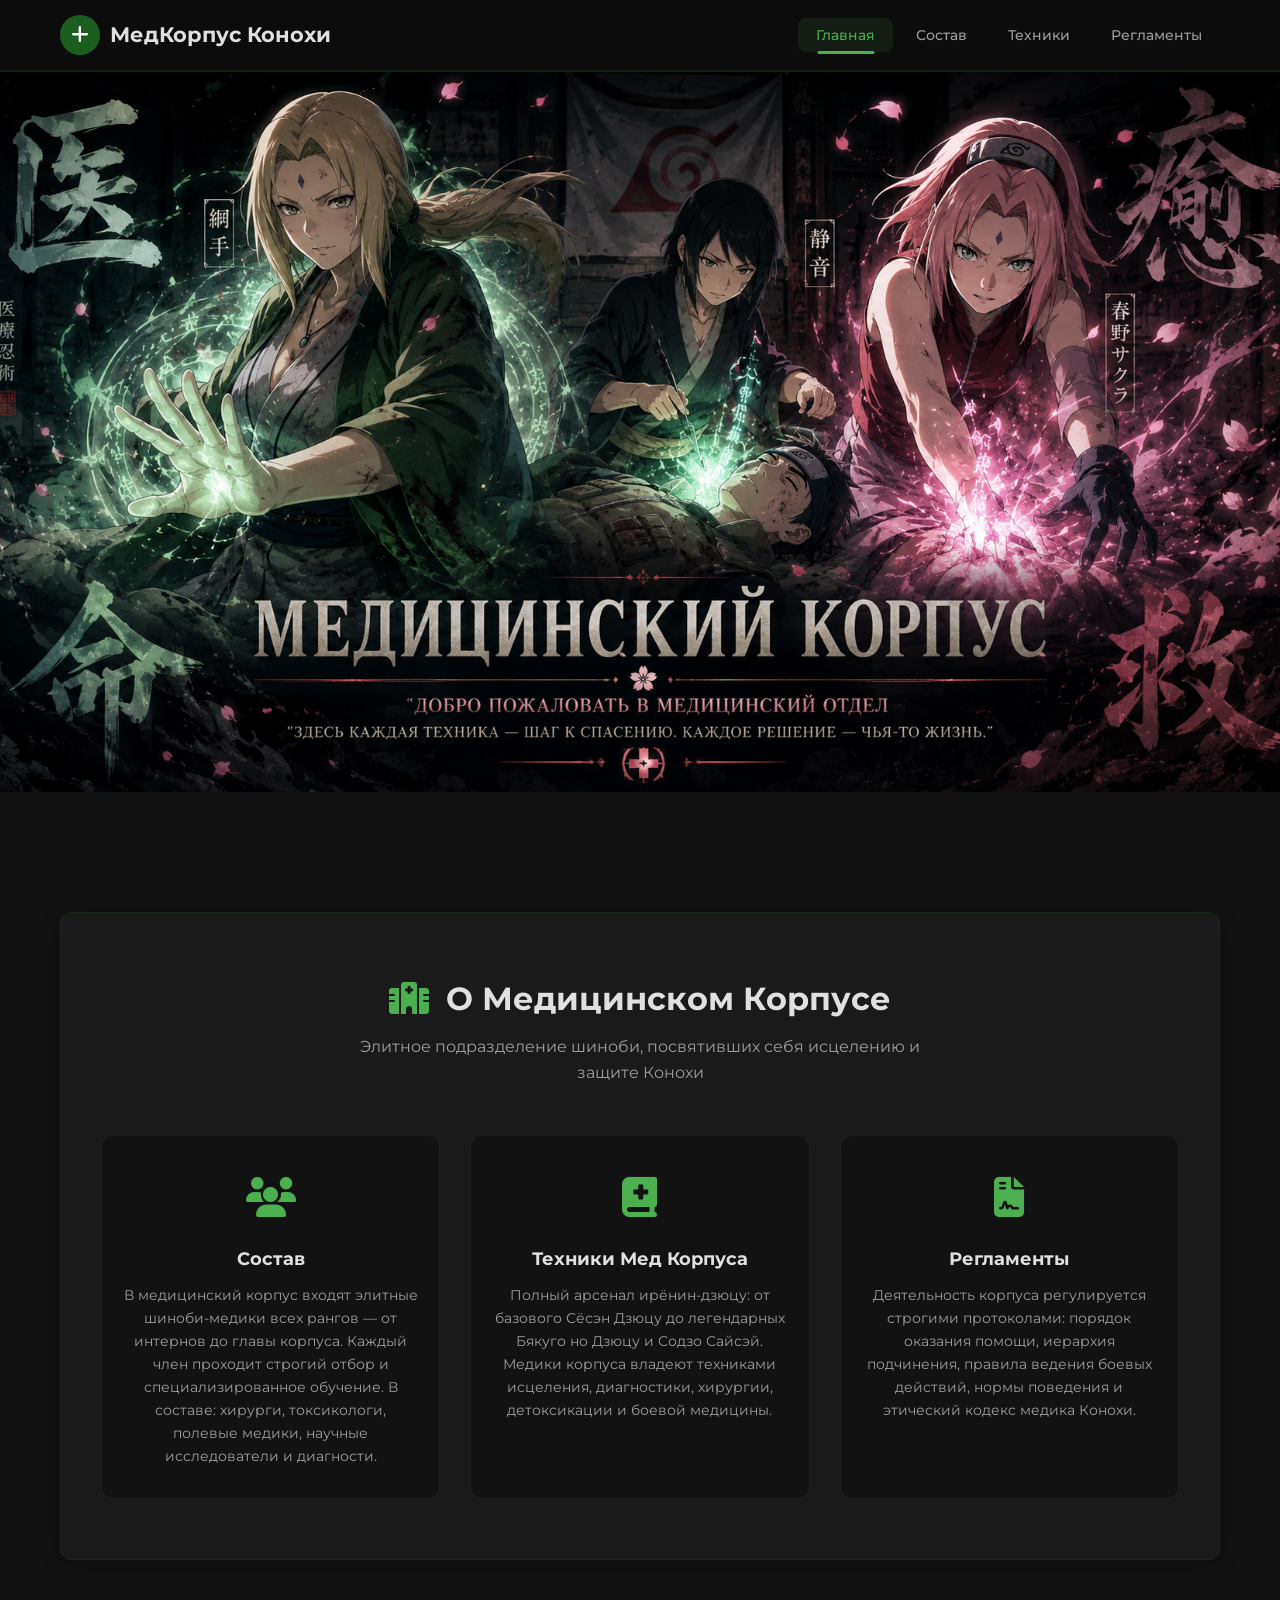
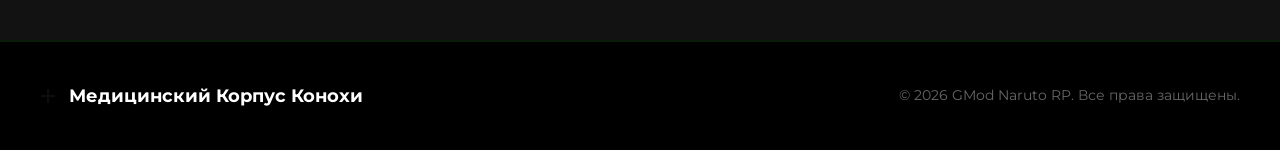
==== index.html @ 57f8c1aa "Initial commit" ====
<!DOCTYPE html>
<html lang="ru">
<head>
    <meta charset="UTF-8">
    <meta name="viewport" content="width=device-width, initial-scale=1.0">
    <title>Медицинский Корпус Конохи | Konoha Medical Corps</title>
    <meta name="description" content="GMod Naruto Roleplay — Медицинский корпус Конохи. Информация о сервере, персонале и ирёнин-дзюцу.">
    <link rel="preconnect" href="https://fonts.googleapis.com">
    <link rel="preconnect" href="https://fonts.gstatic.com" crossorigin>
    <link href="https://fonts.googleapis.com/css2?family=Montserrat:wght@400;500;600;700;800&family=Noto+Sans+JP:wght@400;500;700&display=swap" rel="stylesheet">
    <link rel="stylesheet" href="https://cdnjs.cloudflare.com/ajax/libs/font-awesome/6.5.0/css/all.min.css">
    <link rel="stylesheet" href="css/style.css">
</head>
<body>

    <!-- ===== PRELOADER ===== -->
    <div class="preloader" id="preloader">
        <div class="preloader__cross"></div>
        <div class="preloader__ecg">
            <svg class="preloader__ecg-line" viewBox="0 0 200 50" preserveAspectRatio="none">
                <path d="M0,25 L30,25 L40,25 L45,10 L55,40 L65,15 L75,25 L100,25 L110,25 L115,15 L125,35 L135,25 L160,25 L170,25 L175,20 L185,30 L200,25" />
            </svg>
        </div>
        <div class="preloader__title">МедКорпус Конохи</div>
        <div class="preloader__subtitle">医療部隊</div>
        <div class="preloader__dots">
            <span class="preloader__dot"></span>
            <span class="preloader__dot"></span>
            <span class="preloader__dot"></span>
        </div>
    </div>

    <!-- ===== HEADER ===== -->
    <header class="header">
        <nav class="nav">
            <a href="index.html" class="nav__logo">
                <div class="nav__logo-icon">
                    <i class="fas fa-plus"></i>
                </div>
                <span>МедКорпус Конохи</span>
            </a>
            <button class="nav__toggle" aria-label="Меню">
                <i class="fas fa-bars"></i>
            </button>
            <ul class="nav__links">
                <li><a href="index.html" class="nav__link active">Главная</a></li>
                <li><a href="sostav.html" class="nav__link">Состав</a></li>
                <li><a href="tehniki.html" class="nav__link">Техники</a></li>
                <li><a href="reglamenty.html" class="nav__link">Регламенты</a></li>
            </ul>
        </nav>
    </header>

    <!-- ===== HERO BANNER (чистое изображение) ===== -->
    <section class="hero">
        <img src="images/med.png" alt="Медицинский корпус Конохи" class="hero__bg">
    </section>

    <!-- ===== INFO SEGMENTS ===== -->
    <section class="section" id="about">
        <div class="about fade-in">
            <h2 class="section__title">
                <i class="fas fa-hospital section__title-icon"></i>
                О Медицинском Корпусе
            </h2>
            <p class="section__subtitle">
                Элитное подразделение шиноби, посвятивших себя исцелению и защите Конохи
            </p>
            <div class="about__grid">

                <!-- 1. Состав -->
                <a href="sostav.html" class="about__card" style="display: block; text-decoration: none;">
                    <div class="about__card-icon">
                        <i class="fas fa-users"></i>
                    </div>
                    <h3>Состав</h3>
                    <p>В медицинский корпус входят элитные шиноби-медики всех рангов — от интернов до главы корпуса. Каждый член проходит строгий отбор и специализированное обучение. В составе: хирурги, токсикологи, полевые медики, научные исследователи и диагности.</p>
                </a>

                <!-- 2. Техники Мед Корпуса -->
                <a href="tehniki.html" class="about__card" style="display: block; text-decoration: none;">
                    <div class="about__card-icon">
                        <i class="fas fa-book-medical"></i>
                    </div>
                    <h3>Техники Мед Корпуса</h3>
                    <p>Полный арсенал ирёнин-дзюцу: от базового Сёсэн Дзюцу до легендарных Бякуго но Дзюцу и Содзо Сайсэй. Медики корпуса владеют техниками исцеления, диагностики, хирургии, детоксикации и боевой медицины.</p>
                </a>

                <!-- 3. Регламенты -->
                <a href="reglamenty.html" class="about__card" style="display: block; text-decoration: none;">
                    <div class="about__card-icon">
                        <i class="fas fa-file-contract"></i>
                    </div>
                    <h3>Регламенты</h3>
                    <p>Деятельность корпуса регулируется строгими протоколами: порядок оказания помощи, иерархия подчинения, правила ведения боевых действий, нормы поведения и этический кодекс медика Конохи.</p>
                </a>

            </div>
        </div>
    </section>

    <!-- ===== FOOTER ===== -->
    <footer class="footer">
        <div class="footer__inner">
            <div class="footer__brand">
                <i class="fas fa-plus" style="color: var(--primary); margin-right: 8px;"></i>
                Медицинский Корпус Конохи
            </div>
            <div class="footer__copy">
                &copy; 2026 GMod Naruto RP. Все права защищены.
            </div>
        </div>
    </footer>

    <script src="js/main.js"></script>
</body>
</html>
---- css/style.css ----
/* ===== RESET & BASE ===== */
*, *::before, *::after {
    margin: 0;
    padding: 0;
    box-sizing: border-box;
}

:root {
    --primary: #0d0d0d;
    --primary-dark: #000000;
    --primary-light: #2a2a2a;
    --accent: #1b5e20;
    --accent-light: #2e7d32;
    --accent-glow: #4caf50;
    --bg-light: #121212;
    --bg-white: #1a1a1a;
    --text-dark: #e0e0e0;
    --text-muted: #9e9e9e;
    --shadow: 0 4px 20px rgba(0, 0, 0, 0.3);
    --shadow-hover: 0 8px 30px rgba(0, 0, 0, 0.5);
    --radius: 12px;
    --radius-sm: 8px;
    --transition: 0.3s ease;
    --font-main: 'Montserrat', sans-serif;
    --font-jp: 'Noto Sans JP', sans-serif;
}

html {
    scroll-behavior: smooth;
}

body {
    font-family: var(--font-main);
    color: var(--text-dark);
    background: var(--bg-light);
    line-height: 1.6;
    min-height: 100vh;
    display: flex;
    flex-direction: column;
}

a {
    text-decoration: none;
    color: inherit;
}

ul {
    list-style: none;
}

img {
    max-width: 100%;
    height: auto;
    display: block;
}

/* ===== HEADER / NAVIGATION ===== */
.header {
    position: sticky;
    top: 0;
    z-index: 1000;
    background: rgba(13, 13, 13, 0.95);
    backdrop-filter: blur(10px);
    border-bottom: 2px solid rgba(27, 94, 32, 0.2);
    transition: var(--transition);
}

.header.scrolled {
    box-shadow: 0 2px 20px rgba(0, 0, 0, 0.5);
}

.nav {
    max-width: 1200px;
    margin: 0 auto;
    padding: 0 20px;
    display: flex;
    align-items: center;
    justify-content: space-between;
    height: 70px;
}

.nav__logo {
    display: flex;
    align-items: center;
    gap: 10px;
    font-weight: 700;
    font-size: 1.3rem;
    color: var(--text-dark);
}

.nav__logo-icon {
    width: 40px;
    height: 40px;
    background: var(--accent);
    border-radius: 50%;
    display: flex;
    align-items: center;
    justify-content: center;
    color: white;
    font-size: 1.2rem;
}

.nav__links {
    display: flex;
    gap: 5px;
}

.nav__link {
    padding: 8px 18px;
    border-radius: var(--radius-sm);
    font-weight: 500;
    font-size: 0.9rem;
    color: var(--text-muted);
    transition: var(--transition);
    position: relative;
}

.nav__link:hover,
.nav__link.active {
    color: var(--accent-glow);
    background: rgba(76, 175, 80, 0.1);
}

.nav__link.active::after {
    content: '';
    position: absolute;
    bottom: -2px;
    left: 50%;
    transform: translateX(-50%);
    width: 60%;
    height: 3px;
    background: var(--accent-glow);
    border-radius: 3px;
}

.nav__toggle {
    display: none;
    background: none;
    border: none;
    font-size: 1.5rem;
    color: var(--text-dark);
    cursor: pointer;
    padding: 5px;
}

/* ===== HERO BANNER ===== */
.hero {
    position: relative;
    width: 100%;
    min-height: 80vh;
    overflow: hidden;
}

.hero__bg {
    position: absolute;
    top: 0;
    left: 0;
    width: 100%;
    height: 100%;
    object-fit: cover;
    object-position: center center;
    z-index: 0;
}

/* ===== SECTIONS ===== */
.section {
    padding: 80px 20px;
    max-width: 1200px;
    margin: 0 auto;
    width: 100%;
}

.section__title {
    font-size: 2rem;
    font-weight: 700;
    color: var(--text-dark);
    margin-bottom: 10px;
    text-align: center;
}

.section__subtitle {
    font-size: 1rem;
    color: var(--text-muted);
    text-align: center;
    margin-bottom: 50px;
    max-width: 600px;
    margin-left: auto;
    margin-right: auto;
}

.section__title-icon {
    color: var(--accent-glow);
    margin-right: 8px;
}

/* ===== ABOUT SECTION ===== */
.about {
    background: var(--bg-white);
    border-radius: var(--radius);
    padding: 60px 40px;
    box-shadow: var(--shadow);
    margin-top: 40px;
    position: relative;
    z-index: 3;
    border: 1px solid rgba(27, 94, 32, 0.2);
}

.about__grid {
    display: grid;
    grid-template-columns: repeat(auto-fit, minmax(250px, 1fr));
    gap: 30px;
    margin-top: 30px;
}

.about__card {
    text-align: center;
    padding: 30px 20px;
    border-radius: var(--radius);
    background: var(--bg-light);
    transition: var(--transition);
    border: 1px solid rgba(255, 255, 255, 0.05);
}

.about__card:hover {
    transform: translateY(-5px);
    box-shadow: var(--shadow-hover);
    border-color: rgba(76, 175, 80, 0.3);
}

.about__card-icon {
    font-size: 2.5rem;
    color: var(--accent-glow);
    margin-bottom: 15px;
}

.about__card h3 {
    font-size: 1.1rem;
    margin-bottom: 10px;
    color: var(--text-dark);
}

.about__card p {
    font-size: 0.9rem;
    color: var(--text-muted);
}

/* ===== NAV CARDS (index page) ===== */
.nav-cards {
    display: grid;
    grid-template-columns: repeat(auto-fit, minmax(300px, 1fr));
    gap: 30px;
    margin-top: 40px;
}

.nav-card {
    background: var(--bg-white);
    border-radius: var(--radius);
    padding: 40px 30px;
    text-align: center;
    box-shadow: var(--shadow);
    transition: var(--transition);
    cursor: pointer;
    border: 2px solid transparent;
}

.nav-card:hover {
    transform: translateY(-8px);
    box-shadow: var(--shadow-hover);
    border-color: var(--accent-glow);
}

.nav-card__icon {
    font-size: 3rem;
    color: var(--accent-glow);
    margin-bottom: 20px;
}

.nav-card h3 {
    font-size: 1.3rem;
    margin-bottom: 10px;
    color: var(--text-dark);
}

.nav-card p {
    font-size: 0.9rem;
    color: var(--text-muted);
    margin-bottom: 20px;
}

.nav-card__btn {
    display: inline-block;
    padding: 10px 30px;
    background: var(--accent);
    color: white;
    border-radius: 50px;
    font-weight: 500;
    font-size: 0.9rem;
    transition: var(--transition);
}

.nav-card__btn:hover {
    background: var(--accent-light);
}

/* ===== STAFF CARDS ===== */
.staff-grid {
    display: grid;
    grid-template-columns: repeat(auto-fill, minmax(280px, 1fr));
    gap: 25px;
}

.staff-card {
    background: var(--bg-white);
    border-radius: var(--radius);
    padding: 30px 20px;
    text-align: center;
    box-shadow: var(--shadow);
    transition: var(--transition);
    position: relative;
    overflow: hidden;
    border: 1px solid rgba(255, 255, 255, 0.05);
}

.staff-card::before {
    content: '';
    position: absolute;
    top: 0;
    left: 0;
    width: 100%;
    height: 4px;
    background: linear-gradient(90deg, var(--accent), var(--accent-glow));
}

.staff-card:hover {
    transform: translateY(-5px);
    box-shadow: var(--shadow-hover);
    border-color: rgba(76, 175, 80, 0.2);
}

.staff-card__avatar {
    width: 80px;
    height: 80px;
    border-radius: 50%;
    background: var(--bg-light);
    margin: 0 auto 15px;
    display: flex;
    align-items: center;
    justify-content: center;
    font-size: 2rem;
    color: var(--accent-glow);
    border: 3px solid var(--accent);
    overflow: hidden;
}

.staff-card__avatar img {
    width: 100%;
    height: 100%;
    object-fit: cover;
}

.staff-card__name {
    font-size: 1.1rem;
    font-weight: 600;
    margin-bottom: 5px;
    color: var(--text-dark);
}

.staff-card__rank {
    display: inline-block;
    padding: 4px 14px;
    border-radius: 50px;
    font-size: 0.8rem;
    font-weight: 500;
    margin-bottom: 10px;
}

.rank-s { background: #ffd700; color: #1a1a1a; }
.rank-a { background: #e53935; color: white; }
.rank-b { background: var(--accent); color: white; }
.rank-c { background: #2e7d32; color: white; }
.rank-d { background: #546e7a; color: white; }
.rank-e { background: #616161; color: white; }

.staff-card__spec {
    font-size: 0.85rem;
    color: var(--text-muted);
    margin-bottom: 8px;
}

.staff-card__status {
    display: inline-flex;
    align-items: center;
    gap: 6px;
    font-size: 0.85rem;
    font-weight: 500;
}

.status-online { color: #4caf50; }
.status-offline { color: #e53935; }

.status-dot {
    width: 8px;
    height: 8px;
    border-radius: 50%;
    display: inline-block;
}

.status-dot.online { background: #4caf50; }
.status-dot.offline { background: #e53935; }

/* ===== IRYOJUTSU CARDS ===== */
.iryojutsu-controls {
    display: flex;
    flex-wrap: wrap;
    gap: 10px;
    justify-content: center;
    margin-bottom: 40px;
}

.filter-btn {
    padding: 8px 20px;
    border: 2px solid var(--accent);
    background: transparent;
    color: var(--accent-glow);
    border-radius: 50px;
    font-weight: 500;
    font-size: 0.85rem;
    cursor: pointer;
    transition: var(--transition);
    font-family: var(--font-main);
}

.filter-btn:hover,
.filter-btn.active {
    background: var(--accent);
    color: white;
}

.iryojutsu-grid {
    display: grid;
    grid-template-columns: repeat(auto-fill, minmax(320px, 1fr));
    gap: 25px;
}

.iryojutsu-card {
    background: var(--bg-white);
    border-radius: var(--radius);
    padding: 25px;
    box-shadow: var(--shadow);
    transition: var(--transition);
    border-left: 4px solid var(--accent);
    border: 1px solid rgba(255, 255, 255, 0.05);
    border-left-width: 4px;
}

.iryojutsu-card:hover {
    transform: translateY(-5px);
    box-shadow: var(--shadow-hover);
    border-color: rgba(76, 175, 80, 0.2);
    border-left-color: var(--accent-glow);
}

.iryojutsu-card__header {
    display: flex;
    justify-content: space-between;
    align-items: flex-start;
    margin-bottom: 12px;
}

.iryojutsu-card__name {
    font-size: 1.1rem;
    font-weight: 600;
    color: var(--text-dark);
}

.iryojutsu-card__name-jp {
    font-family: var(--font-jp);
    font-size: 0.85rem;
    color: var(--text-muted);
    display: block;
    margin-top: 2px;
}

.iryojutsu-card__rank {
    padding: 4px 12px;
    border-radius: 50px;
    font-size: 0.8rem;
    font-weight: 700;
    flex-shrink: 0;
}

.iryojutsu-card__desc {
    font-size: 0.9rem;
    color: var(--text-muted);
    margin-bottom: 15px;
    line-height: 1.5;
}

.iryojutsu-card__info {
    display: flex;
    flex-wrap: wrap;
    gap: 15px;
    font-size: 0.85rem;
    color: var(--text-muted);
    padding-top: 12px;
    border-top: 1px solid rgba(255, 255, 255, 0.08);
}

.iryojutsu-card__info span {
    display: flex;
    align-items: center;
    gap: 5px;
}

.iryojutsu-card__info i {
    color: var(--accent-glow);
    width: 16px;
}

/* ===== NARUTO-STYLE COMPOSITION TABLES ===== */
.composition-section {
    margin-bottom: 50px;
}

.composition-section:last-child {
    margin-bottom: 0;
}

/* Scroll-like container */
.scroll-container {
    background: linear-gradient(135deg, #1a1a1a, #0d0d0d);
    border-radius: var(--radius);
    padding: 25px 20px 20px;
    box-shadow: var(--shadow), inset 0 0 60px rgba(0, 0, 0, 0.5);
    border: 1px solid rgba(76, 175, 80, 0.15);
    position: relative;
    overflow: hidden;
}

.scroll-container::before {
    content: '';
    position: absolute;
    top: 0;
    left: 0;
    right: 0;
    height: 3px;
    background: linear-gradient(90deg, transparent, var(--accent-glow), transparent);
    opacity: 0.6;
}

.scroll-container::after {
    content: '';
    position: absolute;
    bottom: 0;
    left: 0;
    right: 0;
    height: 3px;
    background: linear-gradient(90deg, transparent, var(--accent-glow), transparent);
    opacity: 0.6;
}

/* Scroll corner ornaments */
.scroll-ornament {
    position: absolute;
    font-family: var(--font-jp);
    font-size: 0.7rem;
    color: rgba(76, 175, 80, 0.15);
    letter-spacing: 2px;
    pointer-events: none;
}

.scroll-ornament--tl {
    top: 8px;
    left: 12px;
}

.scroll-ornament--tr {
    top: 8px;
    right: 12px;
}

.scroll-ornament--bl {
    bottom: 8px;
    left: 12px;
}

.scroll-ornament--br {
    bottom: 8px;
    right: 12px;
}

/* Leadership Cards - Naruto style */
.leadership-grid {
    display: grid;
    grid-template-columns: repeat(auto-fit, minmax(240px, 1fr));
    gap: 25px;
    margin-bottom: 40px;
}

.leadership-card {
    background: linear-gradient(145deg, #1a1a1a, #0d0d0d);
    border-radius: var(--radius);
    padding: 30px 20px 25px;
    text-align: center;
    box-shadow: var(--shadow), inset 0 0 40px rgba(0, 0, 0, 0.4);
    transition: var(--transition);
    border: 2px solid rgba(76, 175, 80, 0.2);
    position: relative;
    overflow: hidden;
}

.leadership-card::before {
    content: '';
    position: absolute;
    top: 0;
    left: 0;
    width: 100%;
    height: 3px;
    background: linear-gradient(90deg, transparent, #4caf50, #81c784, #4caf50, transparent);
    opacity: 0.8;
}

.leadership-card::after {
    content: '✦';
    position: absolute;
    top: 10px;
    right: 15px;
    font-size: 0.8rem;
    color: rgba(76, 175, 80, 0.2);
}

.leadership-card:hover {
    transform: translateY(-4px);
    box-shadow: var(--shadow-hover), inset 0 0 40px rgba(0, 0, 0, 0.4);
    border-color: rgba(76, 175, 80, 0.5);
}

.leadership-card__icon {
    width: 60px;
    height: 60px;
    border-radius: 50%;
    background: linear-gradient(135deg, #1b5e20, #4caf50);
    display: flex;
    align-items: center;
    justify-content: center;
    margin: 0 auto 12px;
    font-size: 1.5rem;
    color: white;
    box-shadow: 0 0 20px rgba(76, 175, 80, 0.2);
}

.leadership-card__role {
    font-size: 0.75rem;
    text-transform: uppercase;
    letter-spacing: 2px;
    color: var(--accent-glow);
    font-weight: 600;
    margin-bottom: 6px;
}

.leadership-card__name {
    font-size: 1.2rem;
    font-weight: 700;
    color: var(--text-dark);
    margin-bottom: 4px;
}

.leadership-card__kanji {
    font-family: var(--font-jp);
    font-size: 1.3rem;
    font-weight: 700;
    color: var(--accent-glow);
    margin-top: 8px;
    letter-spacing: 3px;
    text-shadow: 0 0 15px rgba(76, 175, 80, 0.2);
}

/* Table Header - compact */
.table-header {
    display: flex;
    align-items: center;
    justify-content: space-between;
    flex-wrap: wrap;
    gap: 10px;
    margin-bottom: 12px;
    padding: 0 5px;
}

.table-header__title {
    font-size: 1.1rem;
    font-weight: 600;
    color: var(--text-dark);
}

.table-header__title i {
    color: var(--accent-glow);
    margin-right: 8px;
}

.table-header__count {
    font-size: 0.8rem;
    color: var(--text-muted);
    background: rgba(255, 255, 255, 0.03);
    padding: 4px 12px;
    border-radius: 50px;
    border: 1px solid rgba(255, 255, 255, 0.06);
}

/* Table Container */
.table-container {
    overflow-x: auto;
    border-radius: 8px;
    border: 1px solid rgba(76, 175, 80, 0.1);
}

.composition-table {
    width: 100%;
    border-collapse: collapse;
    background: rgba(0, 0, 0, 0.3);
    font-size: 0.85rem;
    min-width: 500px;
}

.composition-table thead {
    background: linear-gradient(135deg, rgba(27, 94, 32, 0.6), rgba(46, 125, 50, 0.4));
}

.composition-table th {
    padding: 10px 14px;
    text-align: left;
    color: rgba(255, 255, 255, 0.9);
    font-weight: 600;
    font-size: 0.75rem;
    text-transform: uppercase;
    letter-spacing: 1.5px;
    border-bottom: 1px solid rgba(76, 175, 80, 0.15);
}

.composition-table td {
    padding: 8px 14px;
    border-bottom: 1px solid rgba(255, 255, 255, 0.03);
    color: var(--text-dark);
    transition: var(--transition);
    vertical-align: middle;
}

.composition-table tbody tr {
    transition: var(--transition);
    cursor: pointer;
}

.composition-table tbody tr:hover {
    background: rgba(76, 175, 80, 0.06);
}

.composition-table tbody tr:last-child td {
    border-bottom: none;
}

/* Clickable name */
.table-name {
    font-weight: 600;
    color: var(--text-dark);
    transition: var(--transition);
    display: inline-flex;
    align-items: center;
    gap: 6px;
}

.table-name:hover {
    color: var(--accent-glow);
}

.table-name::after {
    content: '\f35a';
    font-family: 'Font Awesome 6 Free';
    font-weight: 900;
    font-size: 0.65rem;
    color: var(--text-muted);
    opacity: 0;
    transition: var(--transition);
}

.table-name:hover::after {
    opacity: 0.6;
    color: var(--accent-glow);
}

/* Number column */
.table-num {
    color: var(--text-muted);
    font-size: 0.8rem;
    font-weight: 500;
    width: 36px;
    display: inline-block;
    text-align: center;
}

/* Specialty badge - compact */
.spec-badge {
    display: inline-block;
    padding: 2px 8px;
    border-radius: 4px;
    font-size: 0.7rem;
    font-weight: 600;
    text-transform: uppercase;
    letter-spacing: 0.5px;
    background: rgba(46, 125, 50, 0.2);
    color: var(--accent-glow);
    border: 1px solid rgba(76, 175, 80, 0.15);
}

.spec-badge.intern {
    background: rgba(129, 199, 132, 0.1);
    color: #81c784;
    border-color: rgba(129, 199, 132, 0.15);
}

.spec-badge.surgeon {
    background: rgba(239, 83, 80, 0.1);
    color: #ef5350;
    border-color: rgba(239, 83, 80, 0.15);
}

/* Status badge - compact */
.status-badge {
    display: inline-flex;
    align-items: center;
    gap: 5px;
    padding: 2px 10px;
    border-radius: 4px;
    font-size: 0.7rem;
    font-weight: 500;
    text-transform: uppercase;
    letter-spacing: 0.5px;
}

.status-badge.active {
    background: rgba(76, 175, 80, 0.1);
    color: var(--accent-glow);
    border: 1px solid rgba(76, 175, 80, 0.15);
}

.status-badge.vacant {
    background: rgba(255, 255, 255, 0.03);
    color: var(--text-muted);
    border: 1px dashed rgba(255, 255, 255, 0.08);
}

.status-badge i {
    font-size: 0.5rem;
}

/* Vacant row */
tr.vacant-row td {
    color: var(--text-muted);
    font-style: italic;
}

tr.vacant-row .table-name {
    color: var(--text-muted);
    font-style: normal;
}

tr.vacant-row:hover {
    background: rgba(255, 255, 255, 0.02) !important;
}

/* Skills table specific */
.skills-table .composition-table th:first-child {
    width: 40px;
    text-align: center;
}

.skills-table .composition-table td:first-child {
    text-align: center;
}

/* ===== MODAL ===== */
.modal-overlay {
    display: none;
    position: fixed;
    top: 0;
    left: 0;
    width: 100%;
    height: 100%;
    background: rgba(0, 0, 0, 0.8);
    backdrop-filter: blur(4px);
    z-index: 2000;
    justify-content: center;
    align-items: center;
    padding: 20px;
}

.modal-overlay.open {
    display: flex;
}

.modal {
    background: linear-gradient(145deg, #1a1a1a, #0d0d0d);
    border-radius: var(--radius);
    max-width: 400px;
    width: 100%;
    padding: 30px;
    position: relative;
    box-shadow: 0 0 40px rgba(0, 0, 0, 0.6), 0 0 80px rgba(76, 175, 80, 0.05);
    border: 1px solid rgba(76, 175, 80, 0.2);
    animation: modalIn 0.3s ease;
}

@keyframes modalIn {
    from {
        opacity: 0;
        transform: scale(0.9) translateY(20px);
    }
    to {
        opacity: 1;
        transform: scale(1) translateY(0);
    }
}

.modal::before {
    content: '';
    position: absolute;
    top: 0;
    left: 0;
    right: 0;
    height: 3px;
    background: linear-gradient(90deg, transparent, var(--accent-glow), transparent);
}

.modal__close {
    position: absolute;
    top: 12px;
    right: 15px;
    background: none;
    border: none;
    color: var(--text-muted);
    font-size: 1.2rem;
    cursor: pointer;
    transition: var(--transition);
    padding: 5px;
    line-height: 1;
}

.modal__close:hover {
    color: var(--accent-glow);
    transform: rotate(90deg);
}

.modal__avatar {
    width: 70px;
    height: 70px;
    border-radius: 50%;
    background: linear-gradient(135deg, #1b5e20, #4caf50);
    display: flex;
    align-items: center;
    justify-content: center;
    margin: 0 auto 15px;
    font-size: 1.8rem;
    color: white;
    box-shadow: 0 0 20px rgba(76, 175, 80, 0.2);
}

.modal__name {
    font-size: 1.3rem;
    font-weight: 700;
    color: var(--text-dark);
    text-align: center;
    margin-bottom: 4px;
}

.modal__kanji {
    font-family: var(--font-jp);
    font-size: 1rem;
    color: var(--accent-glow);
    text-align: center;
    margin-bottom: 15px;
    letter-spacing: 2px;
}

.modal__divider {
    height: 1px;
    background: linear-gradient(90deg, transparent, rgba(76, 175, 80, 0.3), transparent);
    margin: 15px 0;
}

.modal__info {
    display: flex;
    flex-direction: column;
    gap: 10px;
}

.modal__info-row {
    display: flex;
    align-items: center;
    gap: 10px;
    font-size: 0.9rem;
    color: var(--text-muted);
}

.modal__info-row i {
    width: 18px;
    color: var(--accent-glow);
    font-size: 0.85rem;
}

.modal__info-row strong {
    color: var(--text-dark);
    min-width: 80px;
}

.modal__discord {
    display: inline-flex;
    align-items: center;
    gap: 8px;
    margin-top: 15px;
    padding: 8px 16px;
    background: rgba(88, 101, 242, 0.1);
    border: 1px solid rgba(88, 101, 242, 0.2);
    border-radius: 6px;
    color: #8b9cf7;
    font-size: 0.85rem;
    font-weight: 500;
    width: 100%;
    justify-content: center;
    transition: var(--transition);
}

.modal__discord i {
    font-size: 1rem;
}

.modal__discord:hover {
    background: rgba(88, 101, 242, 0.2);
    border-color: rgba(88, 101, 242, 0.3);
}

/* ===== FOOTER ===== */
.footer {
    background: var(--primary-dark);
    color: rgba(255, 255, 255, 0.7);
    padding: 40px 20px;
    margin-top: auto;
    border-top: 2px solid rgba(27, 94, 32, 0.3);
}

.footer__inner {
    max-width: 1200px;
    margin: 0 auto;
    display: flex;
    flex-wrap: wrap;
    justify-content: space-between;
    align-items: center;
    gap: 20px;
}

.footer__brand {
    font-weight: 700;
    font-size: 1.1rem;
    color: white;
}

.footer__links {
    display: flex;
    gap: 20px;
}

.footer__links a {
    color: rgba(255, 255, 255, 0.6);
    transition: var(--transition);
    font-size: 0.9rem;
}

.footer__links a:hover {
    color: var(--accent-glow);
}

.footer__copy {
    font-size: 0.85rem;
    color: rgba(255, 255, 255, 0.4);
}

/* ===== PAGE HEADER (for subpages) ===== */
.page-header {
    background: linear-gradient(135deg, var(--primary-dark), var(--accent));
    padding: 60px 20px;
    text-align: center;
    color: white;
}

.page-header__title {
    font-size: 2.5rem;
    font-weight: 700;
    margin-bottom: 10px;
}

.page-header__subtitle {
    font-size: 1.1rem;
    opacity: 0.9;
    max-width: 600px;
    margin: 0 auto;
}

/* ===== RECRUIT SECTION ===== */
.recruit {
    background: linear-gradient(135deg, var(--primary-dark), var(--accent));
    border-radius: var(--radius);
    padding: 50px 40px;
    text-align: center;
    color: white;
    margin-top: 50px;
    border: 1px solid rgba(76, 175, 80, 0.2);
}

.recruit h2 {
    font-size: 1.8rem;
    margin-bottom: 15px;
}

.recruit p {
    opacity: 0.9;
    margin-bottom: 25px;
    max-width: 500px;
    margin-left: auto;
    margin-right: auto;
}

.recruit__btn {
    display: inline-block;
    padding: 14px 40px;
    background: white;
    color: var(--accent);
    border-radius: 50px;
    font-weight: 600;
    transition: var(--transition);
}

.recruit__btn:hover {
    background: var(--accent-glow);
    color: white;
    transform: translateY(-2px);
}

/* ===== TECHNIQUE CARDS (tehniki.html) ===== */

/* Type Divider */
.technique-divider {
    display: flex;
    align-items: center;
    gap: 20px;
    margin: 50px 0 30px;
    padding: 0 10px;
}

.technique-divider:first-of-type {
    margin-top: 0;
}

.technique-divider__line {
    flex: 1;
    height: 2px;
    background: linear-gradient(90deg, transparent, var(--accent-glow), transparent);
    opacity: 0.4;
}

.technique-divider__label {
    display: flex;
    align-items: center;
    gap: 10px;
    padding: 8px 24px;
    border-radius: 50px;
    font-weight: 600;
    font-size: 0.9rem;
    text-transform: uppercase;
    letter-spacing: 2px;
    white-space: nowrap;
}

.technique-divider__label--mechanical {
    background: rgba(255, 152, 0, 0.15);
    color: #ff9800;
    border: 1px solid rgba(255, 152, 0, 0.3);
}

.technique-divider__label--roleplay {
    background: rgba(156, 39, 176, 0.15);
    color: #ce93d8;
    border: 1px solid rgba(156, 39, 176, 0.3);
}

.technique-divider__label--taijutsu {
    background: rgba(244, 67, 54, 0.15);
    color: #ef5350;
    border: 1px solid rgba(244, 67, 54, 0.3);
}

.technique-divider__label--scalpel {
    background: rgba(0, 188, 212, 0.15);
    color: #4dd0e1;
    border: 1px solid rgba(0, 188, 212, 0.3);
}

.technique-divider__label i {
    font-size: 1rem;
}

/* Technique Grid */
.technique-grid {
    display: grid;
    grid-template-columns: repeat(auto-fill, minmax(300px, 1fr));
    gap: 20px;
    margin-bottom: 20px;
}

/* Technique Card - Compact Preview */
.technique-card {
    background: var(--bg-white);
    border-radius: var(--radius);
    overflow: hidden;
    box-shadow: var(--shadow);
    transition: var(--transition);
    border: 1px solid rgba(255, 255, 255, 0.05);
    position: relative;
    cursor: pointer;
}

.technique-card:hover {
    transform: translateY(-3px);
    box-shadow: var(--shadow-hover);
    border-color: rgba(76, 175, 80, 0.2);
}

/* Type Badge on Card */
.technique-card__type-badge {
    position: absolute;
    top: 10px;
    right: 10px;
    z-index: 2;
    padding: 3px 10px;
    border-radius: 50px;
    font-size: 0.65rem;
    font-weight: 600;
    text-transform: uppercase;
    letter-spacing: 1px;
    backdrop-filter: blur(4px);
    pointer-events: none;
}

.technique-card__type-badge--mechanical {
    background: rgba(255, 152, 0, 0.2);
    color: #ff9800;
    border: 1px solid rgba(255, 152, 0, 0.3);
}

.technique-card__type-badge--roleplay {
    background: rgba(156, 39, 176, 0.2);
    color: #ce93d8;
    border: 1px solid rgba(156, 39, 176, 0.3);
}

.technique-card__type-badge--taijutsu {
    background: rgba(244, 67, 54, 0.2);
    color: #ef5350;
    border: 1px solid rgba(244, 67, 54, 0.3);
}

.technique-card__type-badge--scalpel {
    background: rgba(0, 188, 212, 0.2);
    color: #4dd0e1;
    border: 1px solid rgba(0, 188, 212, 0.3);
}

/* Preview Image */
.technique-card__preview {
    width: 100%;
    height: 140px;
    background: var(--primary-dark);
    display: flex;
    align-items: center;
    justify-content: center;
    position: relative;
    overflow: hidden;
}

.technique-card__preview-placeholder {
    display: flex;
    flex-direction: column;
    align-items: center;
    justify-content: center;
    gap: 6px;
    color: var(--text-muted);
    opacity: 0.4;
    transition: var(--transition);
}

.technique-card__preview-placeholder i {
    font-size: 2.2rem;
}

.technique-card__preview-placeholder span {
    font-size: 0.65rem;
    text-transform: uppercase;
    letter-spacing: 1px;
}

.technique-card:hover .technique-card__preview-placeholder {
    opacity: 0.7;
    color: var(--accent-glow);
}

/* Preview Info (always visible) */
.technique-card__preview-info {
    padding: 14px 16px;
    display: flex;
    align-items: center;
    gap: 10px;
}

.technique-card__preview-left {
    flex: 1;
    min-width: 0;
}

.technique-card__preview-name {
    font-size: 1rem;
    font-weight: 700;
    color: var(--text-dark);
    white-space: nowrap;
    overflow: hidden;
    text-overflow: ellipsis;
}

.technique-card__preview-name-jp {
    font-family: var(--font-jp);
    font-size: 0.75rem;
    color: var(--text-muted);
    display: block;
    margin-top: 2px;
}

/* Technique Modal */
.modal--technique {
    max-width: 520px;
    padding: 30px;
}

.technique-modal__media {
    border-radius: var(--radius-sm);
    overflow: hidden;
    margin-bottom: 18px;
    aspect-ratio: 16 / 7;
    background: var(--primary-dark);
    position: relative;
}

.technique-modal__media img {
    width: 100%;
    height: 100%;
    object-fit: cover;
    display: block;
}

.technique-card__expanded-placeholder {
    display: flex;
    flex-direction: column;
    align-items: center;
    justify-content: center;
    gap: 6px;
    color: var(--text-muted);
    opacity: 0.4;
    width: 100%;
    height: 100%;
    transition: var(--transition);
}

.technique-card__expanded-placeholder i {
    font-size: 1.6rem;
}

.technique-card__expanded-placeholder span {
    font-size: 0.6rem;
    text-transform: uppercase;
    letter-spacing: 1px;
}

.technique-card__expanded-placeholder:hover {
    opacity: 0.7;
    color: var(--accent-glow);
}

.technique-modal__header {
    display: flex;
    align-items: flex-start;
    justify-content: space-between;
    gap: 15px;
    margin-bottom: 12px;
}

.technique-modal__name {
    font-size: 1.3rem;
    font-weight: 700;
    color: var(--text-dark);
}

.technique-modal__name-jp {
    font-family: var(--font-jp);
    font-size: 0.85rem;
    color: var(--text-muted);
    display: block;
    margin-top: 3px;
}

.technique-modal__rank {
    padding: 5px 14px;
    border-radius: 50px;
    font-size: 0.85rem;
    font-weight: 700;
    flex-shrink: 0;
    margin-top: 2px;
}

.technique-modal__type-badge {
    display: inline-flex;
    align-items: center;
    gap: 6px;
    padding: 4px 12px;
    border-radius: 50px;
    font-size: 0.7rem;
    font-weight: 600;
    text-transform: uppercase;
    letter-spacing: 1px;
    margin-bottom: 14px;
}

.technique-modal__type-badge--mechanical {
    background: rgba(255, 152, 0, 0.15);
    color: #ff9800;
    border: 1px solid rgba(255, 152, 0, 0.3);
}

.technique-modal__type-badge--roleplay {
    background: rgba(156, 39, 176, 0.15);
    color: #ce93d8;
    border: 1px solid rgba(156, 39, 176, 0.3);
}

.technique-modal__desc {
    font-size: 0.9rem;
    color: var(--text-muted);
    line-height: 1.7;
    margin-bottom: 16px;
}

.technique-modal__details {
    display: grid;
    grid-template-columns: 1fr 1fr;
    gap: 8px;
    padding-top: 14px;
    border-top: 1px solid rgba(255, 255, 255, 0.08);
}

.technique-modal__detail {
    display: flex;
    align-items: center;
    gap: 8px;
    font-size: 0.82rem;
    color: var(--text-muted);
}

.technique-modal__detail i {
    width: 16px;
    color: var(--accent-glow);
    font-size: 0.8rem;
}

.technique-modal__detail strong {
    color: var(--text-dark);
    font-weight: 600;
    margin-right: 2px;
}

/* ===== REGULATIONS (reglamenty.html) ===== */

/* Regulation navigation buttons */
.regulations-grid {
    display: grid;
    grid-template-columns: repeat(auto-fit, minmax(340px, 1fr));
    gap: 30px;
    margin-top: 40px;
}

.regulation-card {
    background: linear-gradient(145deg, #1a1a1a, #0d0d0d);
    border-radius: var(--radius);
    padding: 45px 35px;
    text-align: center;
    box-shadow: var(--shadow), inset 0 0 40px rgba(0, 0, 0, 0.4);
    transition: var(--transition);
    border: 2px solid rgba(76, 175, 80, 0.2);
    position: relative;
    overflow: hidden;
    display: block;
    text-decoration: none;
    cursor: pointer;
}

.regulation-card::before {
    content: '';
    position: absolute;
    top: 0;
    left: 0;
    width: 100%;
    height: 3px;
    background: linear-gradient(90deg, transparent, #4caf50, #81c784, #4caf50, transparent);
    opacity: 0.8;
}

.regulation-card::after {
    content: '規則';
    position: absolute;
    top: 12px;
    right: 15px;
    font-family: var(--font-jp);
    font-size: 0.7rem;
    color: rgba(76, 175, 80, 0.15);
    letter-spacing: 2px;
}

.regulation-card:hover {
    transform: translateY(-8px);
    box-shadow: var(--shadow-hover), inset 0 0 40px rgba(0, 0, 0, 0.4);
    border-color: rgba(76, 175, 80, 0.5);
}

.regulation-card__icon {
    width: 85px;
    height: 85px;
    border-radius: 50%;
    background: linear-gradient(135deg, #1b5e20, #4caf50);
    display: flex;
    align-items: center;
    justify-content: center;
    margin: 0 auto 22px;
    font-size: 2.2rem;
    color: white;
    box-shadow: 0 0 30px rgba(76, 175, 80, 0.3);
    transition: var(--transition);
}

.regulation-card:hover .regulation-card__icon {
    transform: scale(1.1);
    box-shadow: 0 0 40px rgba(76, 175, 80, 0.5);
}

.regulation-card__title {
    font-size: 1.4rem;
    font-weight: 700;
    color: var(--text-dark);
    margin-bottom: 12px;
    line-height: 1.4;
}

.regulation-card__desc {
    font-size: 0.9rem;
    color: var(--text-muted);
    margin-bottom: 25px;
    line-height: 1.7;
}

.regulation-card__btn {
    display: inline-flex;
    align-items: center;
    gap: 10px;
    padding: 14px 40px;
    background: var(--accent);
    color: white;
    border-radius: 50px;
    font-weight: 600;
    font-size: 0.95rem;
    transition: var(--transition);
    border: 1px solid rgba(76, 175, 80, 0.3);
}

.regulation-card__btn i {
    font-size: 0.85rem;
    transition: var(--transition);
}

.regulation-card:hover .regulation-card__btn {
    background: var(--accent-light);
    transform: translateY(-2px);
    box-shadow: 0 5px 20px rgba(76, 175, 80, 0.3);
}

.regulation-card:hover .regulation-card__btn i {
    transform: translateX(4px);
}

/* Regulation document page */
.regulation-doc {
    background: linear-gradient(135deg, #1a1a1a, #0d0d0d);
    border-radius: var(--radius);
    padding: 50px 40px;
    box-shadow: var(--shadow), inset 0 0 60px rgba(0, 0, 0, 0.5);
    border: 1px solid rgba(76, 175, 80, 0.15);
    position: relative;
    overflow: hidden;
    margin-top: 40px;
}

.regulation-doc::before {
    content: '';
    position: absolute;
    top: 0;
    left: 0;
    right: 0;
    height: 3px;
    background: linear-gradient(90deg, transparent, var(--accent-glow), transparent);
    opacity: 0.6;
}

.regulation-doc__header {
    text-align: center;
    margin-bottom: 40px;
    padding-bottom: 30px;
    border-bottom: 1px solid rgba(76, 175, 80, 0.15);
}

.regulation-doc__kanji {
    font-family: var(--font-jp);
    font-size: 2.5rem;
    color: var(--accent-glow);
    letter-spacing: 8px;
    margin-bottom: 10px;
    text-shadow: 0 0 30px rgba(76, 175, 80, 0.3);
}

.regulation-doc__title {
    font-size: 2rem;
    font-weight: 700;
    color: var(--text-dark);
    margin-bottom: 5px;
    line-height: 1.3;
}

.regulation-doc__subtitle {
    font-size: 1rem;
    color: var(--text-muted);
    text-transform: uppercase;
    letter-spacing: 2px;
    font-weight: 500;
}

.regulation-doc__epigraph {
    text-align: center;
    font-style: italic;
    font-size: 1.1rem;
    color: var(--text-muted);
    padding: 25px 30px;
    margin-bottom: 40px;
    border-left: 3px solid var(--accent-glow);
    border-right: 3px solid var(--accent-glow);
    background: rgba(76, 175, 80, 0.05);
    border-radius: var(--radius-sm);
    line-height: 1.8;
}

.regulation-article {
    margin-bottom: 35px;
}

.regulation-article__header {
    display: flex;
    align-items: center;
    gap: 12px;
    margin-bottom: 15px;
    padding-bottom: 10px;
    border-bottom: 1px solid rgba(76, 175, 80, 0.1);
}

.regulation-article__num {
    font-family: var(--font-jp);
    font-size: 1.2rem;
    color: var(--accent-glow);
    font-weight: 700;
    min-width: 30px;
}

.regulation-article__title {
    font-size: 1.2rem;
    font-weight: 700;
    color: var(--text-dark);
}

.regulation-article__item {
    padding: 8px 0 8px 25px;
    position: relative;
    color: var(--text-muted);
    font-size: 0.95rem;
    line-height: 1.7;
}

.regulation-article__item::before {
    content: '';
    position: absolute;
    left: 8px;
    top: 16px;
    width: 6px;
    height: 6px;
    border-radius: 50%;
    background: var(--accent-glow);
    opacity: 0.5;
}

.regulation-article__item strong {
    color: var(--text-dark);
    font-weight: 600;
}

.regulation-article__list {
    margin: 10px 0 10px 25px;
}

.regulation-article__list li {
    padding: 4px 0;
    color: var(--text-muted);
    font-size: 0.9rem;
    position: relative;
    padding-left: 20px;
    line-height: 1.6;
}

.regulation-article__list li::before {
    content: '•';
    position: absolute;
    left: 0;
    color: var(--accent-glow);
}

.regulation-article__note {
    padding: 15px 20px;
    background: rgba(76, 175, 80, 0.05);
    border-left: 3px solid var(--accent-glow);
    border-radius: 0 var(--radius-sm) var(--radius-sm) 0;
    color: var(--text-muted);
    font-size: 0.9rem;
    margin: 10px 0;
    line-height: 1.6;
}

.regulation-article__violations {
    display: grid;
    gap: 10px;
    margin-top: 10px;
}

.regulation-violation {
    padding: 12px 18px;
    background: rgba(255, 255, 255, 0.02);
    border: 1px solid rgba(255, 255, 255, 0.05);
    border-radius: var(--radius-sm);
    display: flex;
    gap: 12px;
    align-items: flex-start;
    transition: var(--transition);
}

.regulation-violation:hover {
    border-color: rgba(76, 175, 80, 0.3);
    background: rgba(76, 175, 80, 0.05);
}

.regulation-violation__num {
    font-family: var(--font-jp);
    color: var(--accent-glow);
    font-weight: 700;
    font-size: 0.9rem;
    min-width: 20px;
}

.regulation-violation__title {
    font-weight: 600;
    color: var(--text-dark);
    font-size: 0.95rem;
    margin-bottom: 3px;
}

.regulation-violation__desc {
    color: var(--text-muted);
    font-size: 0.85rem;
    line-height: 1.5;
}

.regulation-doc__conclusion {
    text-align: center;
    font-style: italic;
    color: var(--text-muted);
    padding: 30px;
    margin-top: 40px;
    border-top: 1px solid rgba(76, 175, 80, 0.15);
    border-bottom: 1px solid rgba(76, 175, 80, 0.15);
    line-height: 2;
    font-size: 1rem;
}

.regulation-doc__conclusion p {
    margin-bottom: 10px;
}

.regulation-doc__conclusion p:last-child {
    margin-bottom: 0;
}

.regulation-back {
    display: inline-flex;
    align-items: center;
    gap: 8px;
    padding: 10px 25px;
    background: var(--accent);
    color: white;
    border-radius: 50px;
    font-weight: 500;
    font-size: 0.9rem;
    transition: var(--transition);
    margin-bottom: 20px;
}

.regulation-back:hover {
    background: var(--accent-light);
    transform: translateX(-3px);
}

/* ===== RESPONSIVE ===== */
@media (max-width: 768px) {
    .nav__toggle {
        display: block;
    }

    .nav__links {
        position: fixed;
        top: 70px;
        left: 0;
        width: 100%;
        background: rgba(13, 13, 13, 0.98);
        flex-direction: column;
        padding: 20px;
        gap: 5px;
        transform: translateY(-100%);
        opacity: 0;
        pointer-events: none;
        transition: var(--transition);
        box-shadow: 0 10px 30px rgba(0, 0, 0, 0.5);
    }

    .nav__links.open {
        transform: translateY(0);
        opacity: 1;
        pointer-events: all;
    }

    .nav__link {
        padding: 12px 18px;
        font-size: 1rem;
    }

    .hero {
        min-height: 50vh;
    }

    .section {
        padding: 50px 15px;
    }

    .section__title {
        font-size: 1.5rem;
    }

    .about {
        padding: 30px 20px;
        margin-top: 20px;
    }

    .page-header__title {
        font-size: 1.8rem;
    }

    .staff-grid,
    .iryojutsu-grid {
        grid-template-columns: 1fr;
    }

    .leadership-grid {
        grid-template-columns: 1fr;
    }

    .composition-table {
        font-size: 0.8rem;
    }

    .composition-table th,
    .composition-table td {
        padding: 6px 10px;
    }

    .scroll-container {
        padding: 18px 12px 14px;
    }

    .modal {
        padding: 25px 20px;
    }

    .footer__inner {
        flex-direction: column;
        text-align: center;
    }

    /* Technique cards responsive */
    .technique-grid {
        grid-template-columns: 1fr;
    }

    .technique-modal__details {
        grid-template-columns: 1fr;
    }

    .technique-divider {
        flex-direction: column;
        gap: 10px;
    }

    .technique-divider__line {
        width: 100%;
        height: 1px;
    }

    /* Regulations responsive */
    .regulations-grid {
        grid-template-columns: 1fr;
    }

    .regulation-card {
        padding: 35px 25px;
    }

    .regulation-doc {
        padding: 30px 20px;
    }

    .regulation-doc__title {
        font-size: 1.5rem;
    }

    .regulation-doc__kanji {
        font-size: 1.8rem;
    }

    .regulation-doc__epigraph {
        font-size: 0.95rem;
        padding: 20px;
    }

    .regulation-article__title {
        font-size: 1rem;
    }

    .regulation-article__item {
        font-size: 0.88rem;
        padding-left: 20px;
    }

    .regulation-article__list {
        margin-left: 15px;
    }

    .regulation-article__list li {
        font-size: 0.85rem;
    }
}

@media (max-width: 480px) {
    .hero {
        min-height: 40vh;
    }

    .nav-cards {
        grid-template-columns: 1fr;
    }

    .table-header {
        flex-direction: column;
        align-items: flex-start;
    }

    .technique-modal__media {
        flex-direction: column;
        aspect-ratio: auto;
    }

    .technique-modal__media-half:first-child {
        border-right: none;
        border-bottom: 1px solid rgba(255, 255, 255, 0.05);
    }

    .technique-modal__media-half {
        aspect-ratio: 16 / 7;
    }

    /* Preloader responsive */
    .preloader__cross {
        width: 60px;
        height: 60px;
        margin-bottom: 20px;
    }

    .preloader__cross::before {
        width: 20px;
        height: 60px;
    }

    .preloader__cross::after {
        width: 60px;
        height: 20px;
    }

    .preloader__title {
        font-size: 1rem;
        letter-spacing: 2px;
    }

    .preloader__subtitle {
        font-size: 0.8rem;
        letter-spacing: 4px;
    }

    .preloader__ecg {
        width: 160px;
        height: 40px;
    }
}

/* ===== PRELOADER (loading screen) ===== */
.preloader {
    position: fixed;
    top: 0;
    left: 0;
    width: 100%;
    height: 100%;
    background: linear-gradient(135deg, #0d0d0d, #000000);
    z-index: 9999;
    display: flex;
    align-items: center;
    justify-content: center;
    flex-direction: column;
    transition: opacity 0.5s ease, visibility 0.5s ease;
}

.preloader.hidden {
    opacity: 0;
    visibility: hidden;
    pointer-events: none;
}

/* Medical cross with pulse */
.preloader__cross {
    position: relative;
    width: 80px;
    height: 80px;
    margin-bottom: 30px;
    animation: preloaderCrossPulse 1.5s ease-in-out infinite;
}

.preloader__cross::before,
.preloader__cross::after {
    content: '';
    position: absolute;
    background: linear-gradient(135deg, #4caf50, #2e7d32);
    border-radius: 6px;
    box-shadow: 0 0 30px rgba(76, 175, 80, 0.5);
}

.preloader__cross::before {
    width: 24px;
    height: 80px;
    left: 50%;
    top: 0;
    transform: translateX(-50%);
}

.preloader__cross::after {
    width: 80px;
    height: 24px;
    top: 50%;
    left: 0;
    transform: translateY(-50%);
}

@keyframes preloaderCrossPulse {
    0%, 100% {
        transform: scale(1);
        filter: brightness(1);
    }
    50% {
        transform: scale(1.15);
        filter: brightness(1.3);
    }
}

/* ECG line */
.preloader__ecg {
    width: 200px;
    height: 50px;
    margin-bottom: 25px;
    position: relative;
    overflow: hidden;
}

.preloader__ecg-line {
    position: absolute;
    top: 0;
    left: 0;
    width: 100%;
    height: 100%;
}

.preloader__ecg-line path {
    fill: none;
    stroke: #4caf50;
    stroke-width: 2;
    stroke-linecap: round;
    stroke-linejoin: round;
    filter: drop-shadow(0 0 6px rgba(76, 175, 80, 0.6));
    stroke-dasharray: 300;
    stroke-dashoffset: 300;
    animation: preloaderEcg 2s linear infinite;
}

@keyframes preloaderEcg {
    0% {
        stroke-dashoffset: 300;
    }
    100% {
        stroke-dashoffset: 0;
    }
}

/* Title */
.preloader__title {
    font-size: 1.2rem;
    font-weight: 700;
    color: var(--text-dark);
    letter-spacing: 3px;
    text-transform: uppercase;
    margin-bottom: 8px;
    animation: preloaderFade 2s ease-in-out infinite;
}

.preloader__subtitle {
    font-family: var(--font-jp);
    font-size: 0.9rem;
    color: var(--accent-glow);
    letter-spacing: 5px;
    opacity: 0.7;
    animation: preloaderFade 2s ease-in-out infinite 0.3s;
}

@keyframes preloaderFade {
    0%, 100% {
        opacity: 0.6;
    }
    50% {
        opacity: 1;
    }
}

/* Loading dots */
.preloader__dots {
    display: flex;
    gap: 8px;
    margin-top: 25px;
}

.preloader__dot {
    width: 8px;
    height: 8px;
    border-radius: 50%;
    background: var(--accent-glow);
    animation: preloaderDot 1.2s ease-in-out infinite;
}

.preloader__dot:nth-child(2) {
    animation-delay: 0.2s;
}

.preloader__dot:nth-child(3) {
    animation-delay: 0.4s;
}

@keyframes preloaderDot {
    0%, 100% {
        transform: scale(0.6);
        opacity: 0.4;
    }
    50% {
        transform: scale(1.2);
        opacity: 1;
    }
}

/* ===== ANIMATIONS ===== */
.fade-in {
    opacity: 0;
    transform: translateY(30px);
    transition: opacity 0.6s ease, transform 0.6s ease;
}

.fade-in.visible {
    opacity: 1;
    transform: translateY(0);
}
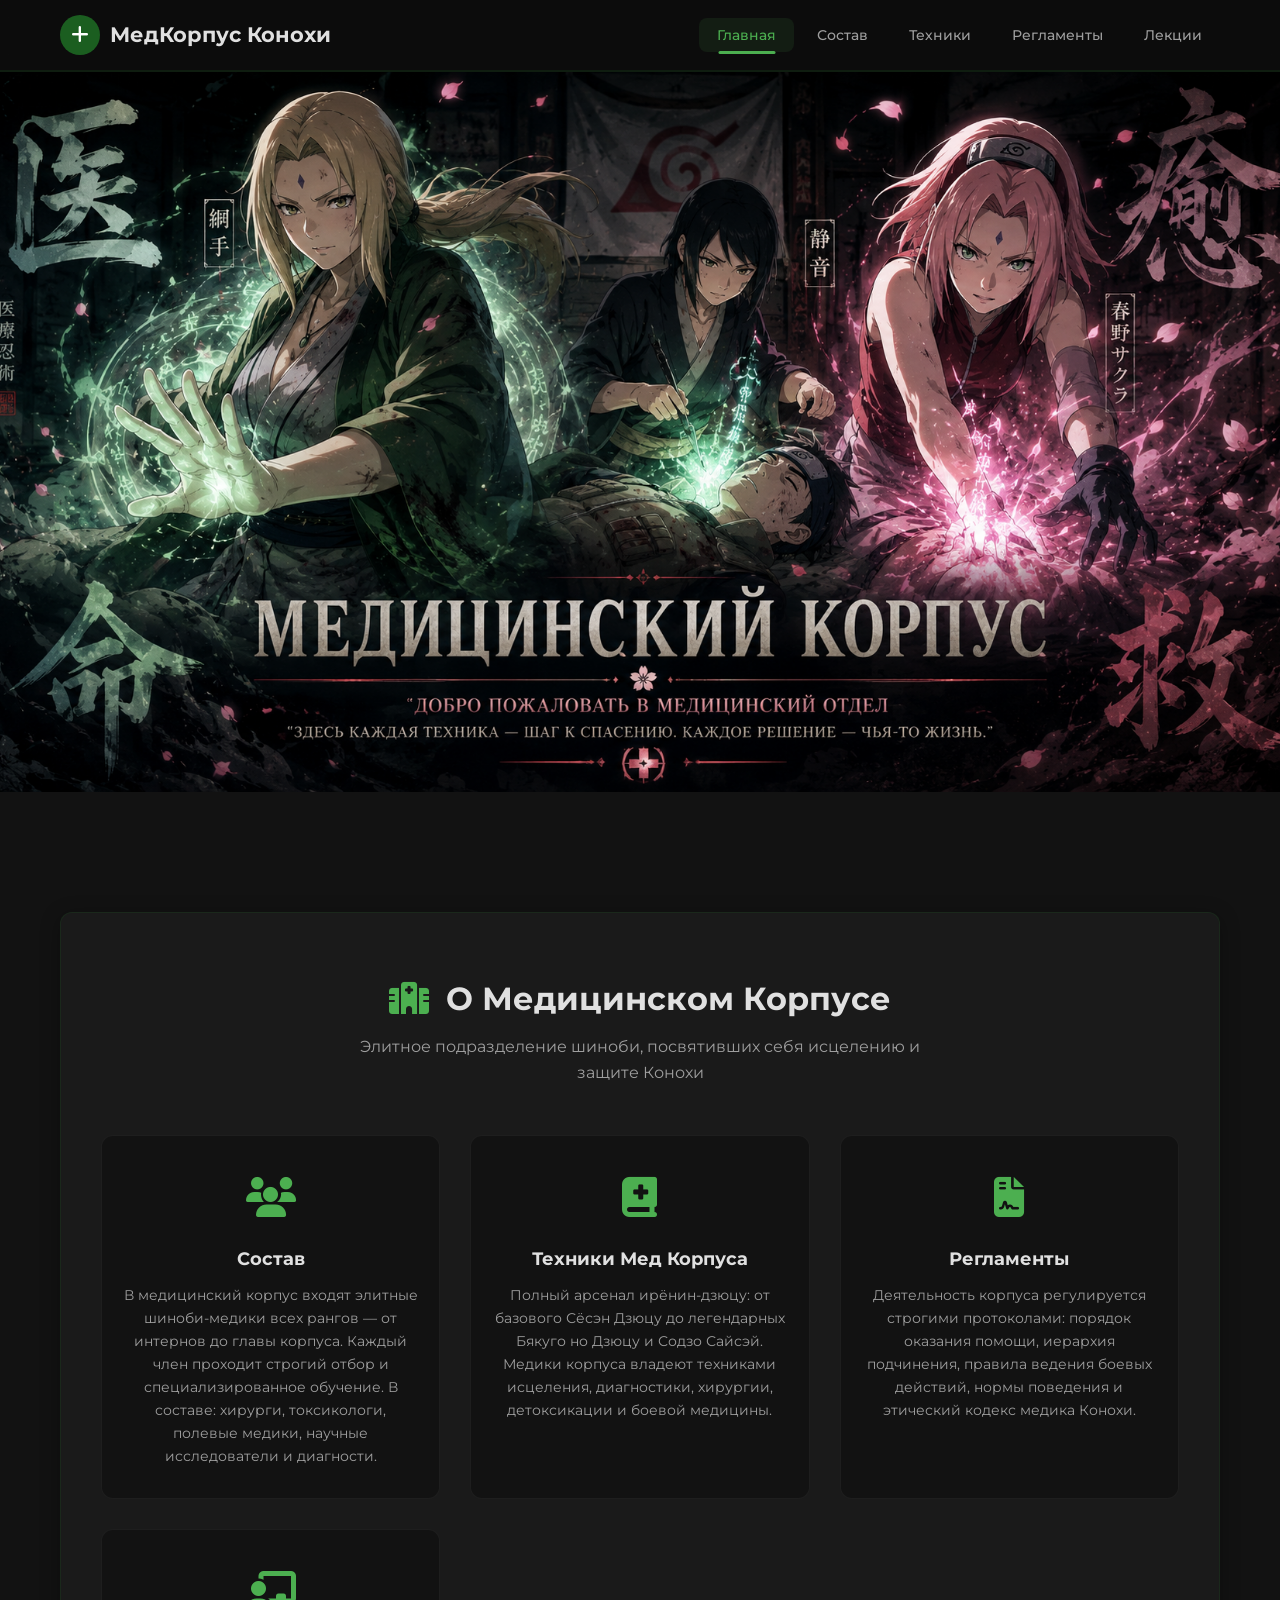
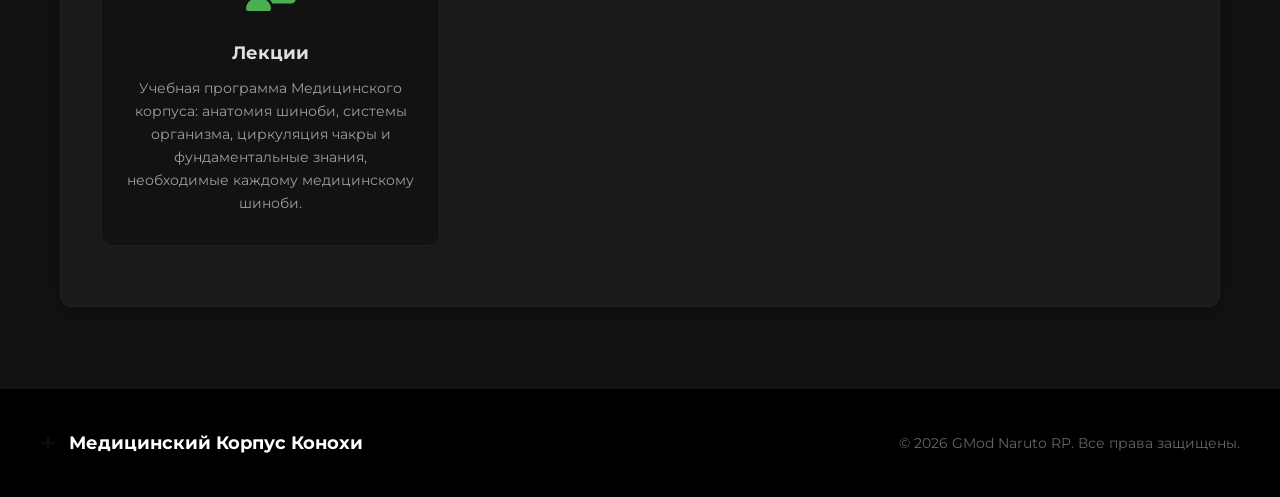
==== commit ebcdb390: "Update" ====
--- a/index.html
+++ b/index.html
@@ -5,6 +5,7 @@
     <meta name="viewport" content="width=device-width, initial-scale=1.0">
     <title>Медицинский Корпус Конохи | Konoha Medical Corps</title>
     <meta name="description" content="GMod Naruto Roleplay — Медицинский корпус Конохи. Информация о сервере, персонале и ирёнин-дзюцу.">
+    <link rel="icon" type="image/png" href="images/icon.png">
     <link rel="preconnect" href="https://fonts.googleapis.com">
     <link rel="preconnect" href="https://fonts.gstatic.com" crossorigin>
     <link href="https://fonts.googleapis.com/css2?family=Montserrat:wght@400;500;600;700;800&family=Noto+Sans+JP:wght@400;500;700&display=swap" rel="stylesheet">
@@ -47,6 +48,7 @@
                 <li><a href="sostav.html" class="nav__link">Состав</a></li>
                 <li><a href="tehniki.html" class="nav__link">Техники</a></li>
                 <li><a href="reglamenty.html" class="nav__link">Регламенты</a></li>
+                <li><a href="lekcii.html" class="nav__link">Лекции</a></li>
             </ul>
         </nav>
     </header>
@@ -95,6 +97,15 @@
                     <p>Деятельность корпуса регулируется строгими протоколами: порядок оказания помощи, иерархия подчинения, правила ведения боевых действий, нормы поведения и этический кодекс медика Конохи.</p>
                 </a>
 
+                <!-- 4. Лекции -->
+                <a href="lekcii.html" class="about__card" style="display: block; text-decoration: none;">
+                    <div class="about__card-icon">
+                        <i class="fas fa-chalkboard-user"></i>
+                    </div>
+                    <h3>Лекции</h3>
+                    <p>Учебная программа Медицинского корпуса: анатомия шиноби, системы организма, циркуляция чакры и фундаментальные знания, необходимые каждому медицинскому шиноби.</p>
+                </a>
+
             </div>
         </div>
     </section>
--- a/css/style.css
+++ b/css/style.css
@@ -1831,6 +1831,473 @@
     transform: translateX(-3px);
 }
 
+/* ===== LECTURES (lekcii.html) ===== */
+
+/* Lecture navigation cards */
+.lectures-grid {
+    display: grid;
+    grid-template-columns: repeat(auto-fit, minmax(340px, 1fr));
+    gap: 30px;
+    margin-top: 40px;
+}
+
+.lecture-card {
+    background: linear-gradient(145deg, #1a1a1a, #0d0d0d);
+    border-radius: var(--radius);
+    padding: 35px 30px;
+    text-align: center;
+    box-shadow: var(--shadow), inset 0 0 40px rgba(0, 0, 0, 0.4);
+    transition: var(--transition);
+    border: 2px solid rgba(76, 175, 80, 0.2);
+    position: relative;
+    overflow: hidden;
+    display: block;
+    text-decoration: none;
+    cursor: pointer;
+}
+
+.lecture-card::before {
+    content: '';
+    position: absolute;
+    top: 0;
+    left: 0;
+    width: 100%;
+    height: 3px;
+    background: linear-gradient(90deg, transparent, #4caf50, #81c784, #4caf50, transparent);
+    opacity: 0.8;
+}
+
+.lecture-card::after {
+    content: '講義';
+    position: absolute;
+    top: 12px;
+    right: 15px;
+    font-family: var(--font-jp);
+    font-size: 0.7rem;
+    color: rgba(76, 175, 80, 0.15);
+    letter-spacing: 2px;
+}
+
+.lecture-card:hover {
+    transform: translateY(-8px);
+    box-shadow: var(--shadow-hover), inset 0 0 40px rgba(0, 0, 0, 0.4);
+    border-color: rgba(76, 175, 80, 0.5);
+}
+
+/* Lecture card image (round avatar slot) */
+.lecture-card__image {
+    width: 120px;
+    height: 120px;
+    border-radius: 50%;
+    margin: 0 auto 20px;
+    overflow: hidden;
+    border: 3px solid var(--accent);
+    box-shadow: 0 0 30px rgba(76, 175, 80, 0.3);
+    background: var(--primary-dark);
+    transition: var(--transition);
+    position: relative;
+}
+
+.lecture-card__image img {
+    width: 100%;
+    height: 100%;
+    object-fit: cover;
+    display: block;
+}
+
+.lecture-card__image-placeholder {
+    width: 100%;
+    height: 100%;
+    display: flex;
+    align-items: center;
+    justify-content: center;
+    font-size: 2.2rem;
+    color: var(--accent-glow);
+}
+
+.lecture-card:hover .lecture-card__image {
+    transform: scale(1.08);
+    border-color: var(--accent-glow);
+    box-shadow: 0 0 40px rgba(76, 175, 80, 0.5);
+}
+
+.lecture-card__number {
+    font-size: 0.75rem;
+    text-transform: uppercase;
+    letter-spacing: 2px;
+    color: var(--accent-glow);
+    font-weight: 600;
+    margin-bottom: 6px;
+}
+
+.lecture-card__title {
+    font-size: 1.4rem;
+    font-weight: 700;
+    color: var(--text-dark);
+    margin-bottom: 12px;
+    line-height: 1.4;
+}
+
+.lecture-card__desc {
+    font-size: 0.9rem;
+    color: var(--text-muted);
+    margin-bottom: 25px;
+    line-height: 1.7;
+}
+
+.lecture-card__btn {
+    display: inline-flex;
+    align-items: center;
+    gap: 10px;
+    padding: 14px 40px;
+    background: var(--accent);
+    color: white;
+    border-radius: 50px;
+    font-weight: 600;
+    font-size: 0.95rem;
+    transition: var(--transition);
+    border: 1px solid rgba(76, 175, 80, 0.3);
+}
+
+.lecture-card__btn i {
+    font-size: 0.85rem;
+    transition: var(--transition);
+}
+
+.lecture-card:hover .lecture-card__btn {
+    background: var(--accent-light);
+    transform: translateY(-2px);
+    box-shadow: 0 5px 20px rgba(76, 175, 80, 0.3);
+}
+
+.lecture-card:hover .lecture-card__btn i {
+    transform: translateX(4px);
+}
+
+/* Lecture document page (lekciya-XX.html) */
+.lecture-doc {
+    background: linear-gradient(135deg, #1a1a1a, #0d0d0d);
+    border-radius: var(--radius);
+    padding: 50px 40px;
+    box-shadow: var(--shadow), inset 0 0 60px rgba(0, 0, 0, 0.5);
+    border: 1px solid rgba(76, 175, 80, 0.15);
+    position: relative;
+    overflow: hidden;
+    margin-top: 40px;
+}
+
+.lecture-doc::before {
+    content: '';
+    position: absolute;
+    top: 0;
+    left: 0;
+    right: 0;
+    height: 3px;
+    background: linear-gradient(90deg, transparent, var(--accent-glow), transparent);
+    opacity: 0.6;
+}
+
+.lecture-doc__header {
+    text-align: center;
+    margin-bottom: 40px;
+    padding-bottom: 30px;
+    border-bottom: 1px solid rgba(76, 175, 80, 0.15);
+}
+
+.lecture-doc__kanji {
+    font-family: var(--font-jp);
+    font-size: 2.5rem;
+    color: var(--accent-glow);
+    letter-spacing: 8px;
+    margin-bottom: 10px;
+    text-shadow: 0 0 30px rgba(76, 175, 80, 0.3);
+}
+
+.lecture-doc__number {
+    font-size: 0.85rem;
+    text-transform: uppercase;
+    letter-spacing: 3px;
+    color: var(--accent-glow);
+    font-weight: 600;
+    margin-bottom: 12px;
+}
+
+.lecture-doc__title {
+    font-size: 2rem;
+    font-weight: 700;
+    color: var(--text-dark);
+    margin-bottom: 5px;
+    line-height: 1.3;
+}
+
+.lecture-doc__subtitle {
+    font-size: 1rem;
+    color: var(--text-muted);
+    text-transform: uppercase;
+    letter-spacing: 2px;
+    font-weight: 500;
+}
+
+.lecture-doc__epigraph {
+    text-align: center;
+    font-style: italic;
+    font-size: 1.1rem;
+    color: var(--text-muted);
+    padding: 25px 30px;
+    margin-bottom: 40px;
+    border-left: 3px solid var(--accent-glow);
+    border-right: 3px solid var(--accent-glow);
+    background: rgba(76, 175, 80, 0.05);
+    border-radius: var(--radius-sm);
+    line-height: 1.8;
+}
+
+/* Lecture sections */
+.lecture-section {
+    margin-bottom: 35px;
+}
+
+.lecture-section__header {
+    display: flex;
+    align-items: center;
+    gap: 12px;
+    margin-bottom: 15px;
+    padding-bottom: 10px;
+    border-bottom: 1px solid rgba(76, 175, 80, 0.1);
+}
+
+.lecture-section__num {
+    font-family: var(--font-jp);
+    font-size: 1.2rem;
+    color: var(--accent-glow);
+    font-weight: 700;
+    min-width: 30px;
+}
+
+.lecture-section__title {
+    font-size: 1.2rem;
+    font-weight: 700;
+    color: var(--text-dark);
+}
+
+.lecture-section__text {
+    padding: 8px 0 8px 25px;
+    position: relative;
+    color: var(--text-muted);
+    font-size: 0.95rem;
+    line-height: 1.7;
+}
+
+.lecture-section__text::before {
+    content: '';
+    position: absolute;
+    left: 8px;
+    top: 16px;
+    width: 6px;
+    height: 6px;
+    border-radius: 50%;
+    background: var(--accent-glow);
+    opacity: 0.5;
+}
+
+.lecture-section__text strong {
+    color: var(--text-dark);
+    font-weight: 600;
+}
+
+.lecture-section__list {
+    margin: 10px 0 10px 25px;
+}
+
+.lecture-section__list li {
+    padding: 4px 0;
+    color: var(--text-muted);
+    font-size: 0.9rem;
+    position: relative;
+    padding-left: 20px;
+    line-height: 1.6;
+}
+
+.lecture-section__list li::before {
+    content: '•';
+    position: absolute;
+    left: 0;
+    color: var(--accent-glow);
+}
+
+/* Lecture photo gallery (small thumbnails) */
+.lecture-doc__gallery {
+    display: flex;
+    flex-wrap: wrap;
+    gap: 12px;
+    margin: 20px 0 30px;
+    justify-content: flex-start;
+    align-items: flex-start;
+}
+
+/* Small thumbnail on the side */
+.lecture-doc__photo {
+    width: 110px;
+    height: 110px;
+    flex-shrink: 0;
+    border-radius: var(--radius-sm);
+    overflow: hidden;
+    border: 2px solid rgba(76, 175, 80, 0.25);
+    box-shadow: var(--shadow);
+    cursor: pointer;
+    transition: var(--transition);
+    display: block;
+    background: var(--primary-dark);
+}
+
+.lecture-doc__photo img {
+    width: 100%;
+    height: 100%;
+    object-fit: cover;
+    display: block;
+}
+
+.lecture-doc__photo:hover {
+    transform: scale(1.05);
+    border-color: var(--accent-glow);
+    box-shadow: var(--shadow-hover);
+}
+
+/* Lightbox */
+.lightbox {
+    display: none;
+    position: fixed;
+    top: 0;
+    left: 0;
+    width: 100%;
+    height: 100%;
+    background: rgba(0, 0, 0, 0.9);
+    backdrop-filter: blur(4px);
+    z-index: 3000;
+    justify-content: center;
+    align-items: center;
+    padding: 20px;
+}
+
+.lightbox.open {
+    display: flex;
+}
+
+.lightbox__close {
+    position: absolute;
+    top: 20px;
+    right: 25px;
+    background: none;
+    border: none;
+    color: #fff;
+    font-size: 2rem;
+    cursor: pointer;
+    transition: var(--transition);
+    line-height: 1;
+    z-index: 10;
+}
+
+.lightbox__close:hover {
+    color: var(--accent-glow);
+    transform: rotate(90deg);
+}
+
+.lightbox__image {
+    max-width: 90%;
+    max-height: 85vh;
+    border-radius: var(--radius);
+    box-shadow: 0 0 40px rgba(0, 0, 0, 0.8), 0 0 80px rgba(76, 175, 80, 0.1);
+    border: 2px solid rgba(76, 175, 80, 0.3);
+}
+
+/* Lecture special blocks */
+.lecture-note {
+    padding: 15px 20px;
+    background: rgba(76, 175, 80, 0.05);
+    border-left: 3px solid var(--accent-glow);
+    border-radius: 0 var(--radius-sm) var(--radius-sm) 0;
+    color: var(--text-muted);
+    font-size: 0.9rem;
+    margin: 10px 0;
+    line-height: 1.6;
+}
+
+.lecture-task {
+    background: rgba(76, 175, 80, 0.05);
+    border: 1px solid rgba(76, 175, 80, 0.2);
+    border-radius: var(--radius-sm);
+    padding: 20px 25px;
+    margin: 10px 0;
+}
+
+.lecture-task__title {
+    font-weight: 700;
+    color: var(--accent-glow);
+    margin-bottom: 10px;
+    font-size: 1rem;
+}
+
+.lecture-questions {
+    counter-reset: question;
+    margin: 10px 0;
+}
+
+.lecture-questions li {
+    padding: 6px 0 6px 20px;
+    color: var(--text-muted);
+    font-size: 0.9rem;
+    position: relative;
+    line-height: 1.6;
+}
+
+.lecture-questions li::before {
+    content: counter(question) '.';
+    counter-increment: question;
+    position: absolute;
+    left: 0;
+    color: var(--accent-glow);
+    font-weight: 600;
+}
+
+.lecture-doc__conclusion {
+    text-align: center;
+    font-style: italic;
+    color: var(--text-muted);
+    padding: 30px;
+    margin-top: 40px;
+    border-top: 1px solid rgba(76, 175, 80, 0.15);
+    border-bottom: 1px solid rgba(76, 175, 80, 0.15);
+    line-height: 2;
+    font-size: 1rem;
+}
+
+.lecture-doc__conclusion p {
+    margin-bottom: 10px;
+}
+
+.lecture-doc__conclusion p:last-child {
+    margin-bottom: 0;
+}
+
+.lecture-back {
+    display: inline-flex;
+    align-items: center;
+    gap: 8px;
+    padding: 10px 25px;
+    background: var(--accent);
+    color: white;
+    border-radius: 50px;
+    font-weight: 500;
+    font-size: 0.9rem;
+    transition: var(--transition);
+    margin-bottom: 20px;
+}
+
+.lecture-back:hover {
+    background: var(--accent-light);
+    transform: translateX(-3px);
+}
+
 /* ===== RESPONSIVE ===== */
 @media (max-width: 768px) {
     .nav__toggle {
@@ -1944,6 +2411,49 @@
         padding: 35px 25px;
     }
 
+    /* Lectures responsive */
+    .lectures-grid {
+        grid-template-columns: 1fr;
+    }
+
+    .lecture-card {
+        padding: 30px 20px;
+    }
+
+    .lecture-doc {
+        padding: 30px 20px;
+    }
+
+    .lecture-doc__title {
+        font-size: 1.5rem;
+    }
+
+    .lecture-doc__kanji {
+        font-size: 1.8rem;
+    }
+
+    .lecture-doc__epigraph {
+        font-size: 0.95rem;
+        padding: 20px;
+    }
+
+    .lecture-section__title {
+        font-size: 1rem;
+    }
+
+    .lecture-section__text {
+        font-size: 0.88rem;
+        padding-left: 20px;
+    }
+
+    .lecture-section__list {
+        margin-left: 15px;
+    }
+
+    .lecture-section__list li {
+        font-size: 0.85rem;
+    }
+
     .regulation-doc {
         padding: 30px 20px;
     }
@@ -2005,6 +2515,16 @@
 
     .technique-modal__media-half {
         aspect-ratio: 16 / 7;
+    }
+
+    /* Lectures responsive mobile */
+    .lecture-card__image {
+        width: 100px;
+        height: 100px;
+    }
+
+    .lecture-card__title {
+        font-size: 1.2rem;
     }
 
     /* Preloader responsive */
